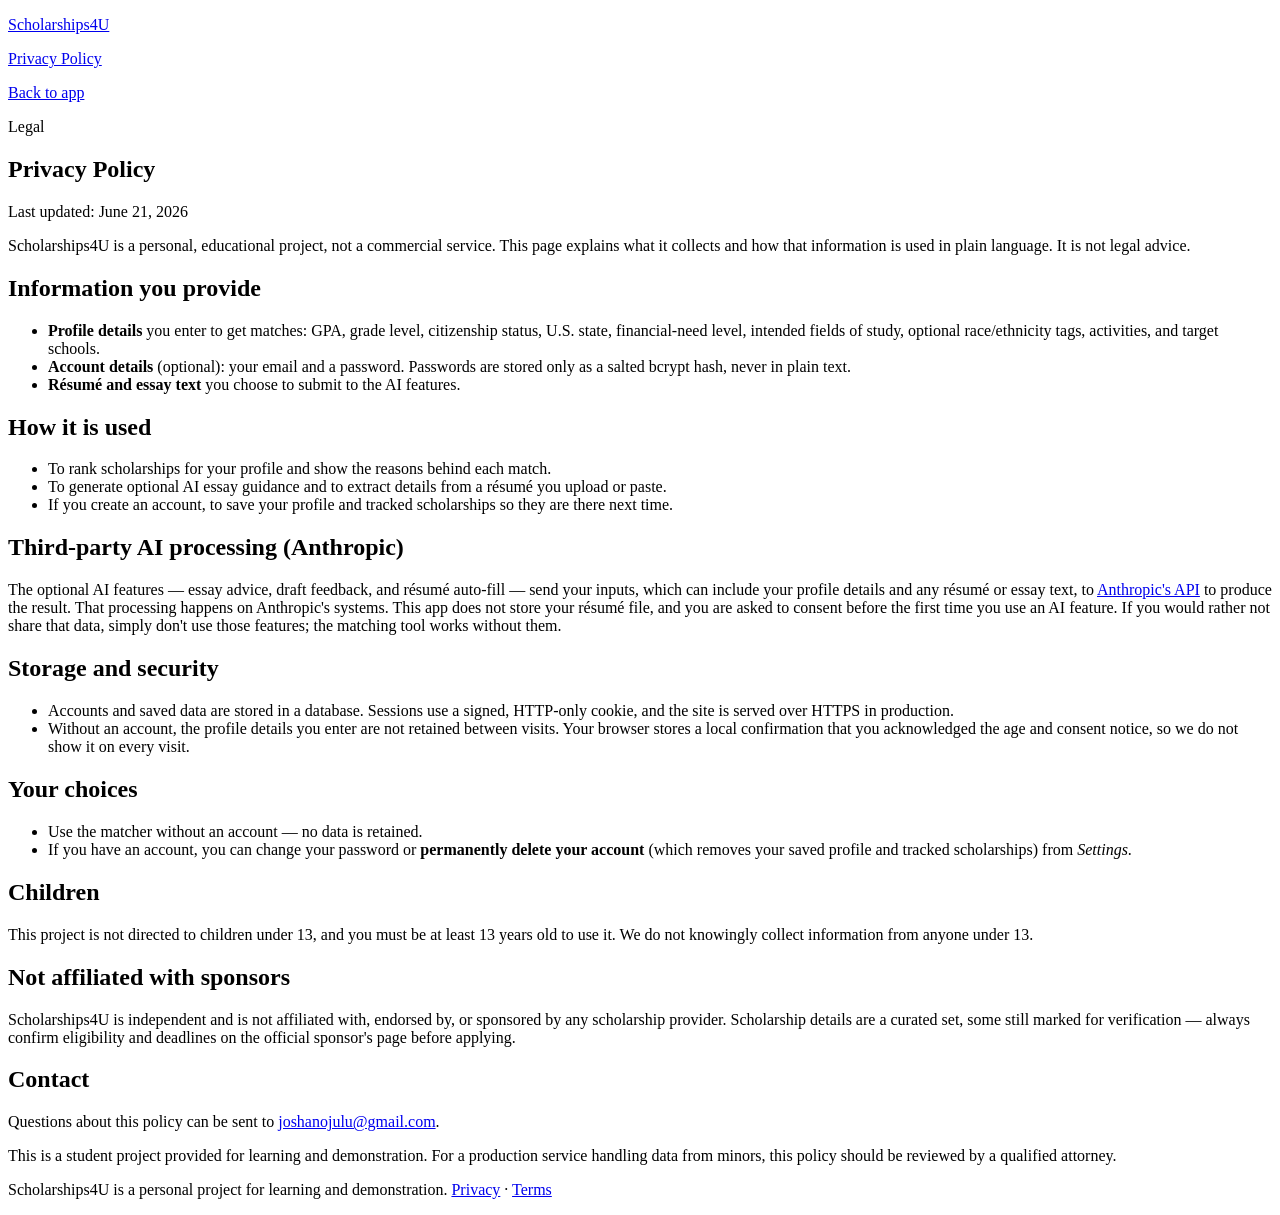
==== app/static/privacy.html @ decc16bf "Harden Alembic startup paths and align legal/consent UX Co-authored-by: Cursor <cursoragent@cursor.c" ====
<!DOCTYPE html>
<html lang="en">
<head>
  <meta charset="UTF-8">
  <meta name="viewport" content="width=device-width, initial-scale=1.0">
  <title>Privacy Policy | Scholarships4U</title>
  <meta name="description" content="What Scholarships4U collects, how it's used, and the third-party AI processing involved.">
  <link rel="preconnect" href="https://fonts.googleapis.com">
  <link rel="preconnect" href="https://fonts.gstatic.com" crossorigin>
  <link href="https://fonts.googleapis.com/css2?family=DM+Sans:opsz,wght@9..40,400;9..40,500;9..40,600;9..40,700&family=Newsreader:opsz,wght@6..72,500;6..72,600&display=swap" rel="stylesheet">
  <link rel="stylesheet" href="/static/css/style.css?v=20260621-10">
</head>
<body>
  <header class="site-header">
    <div class="header-inner">
      <a class="brand brand-link" href="/">
        <span class="brand-mark" aria-hidden="true"></span>
        <div>
          <p class="brand-name">Scholarships4U</p>
          <p class="brand-tag">Privacy Policy</p>
        </div>
      </a>
      <a class="btn-ghost" href="/">Back to app</a>
    </div>
  </header>

  <main class="main legal">
    <article class="panel legal-content">
      <p class="eyebrow">Legal</p>
      <h1>Privacy Policy</h1>
      <p class="legal-updated">Last updated: June 21, 2026</p>

      <p class="legal-note">
        Scholarships4U is a personal, educational project, not a commercial service. This page explains
        what it collects and how that information is used in plain language. It is not legal advice.
      </p>

      <h2>Information you provide</h2>
      <ul>
        <li><strong>Profile details</strong> you enter to get matches: GPA, grade level, citizenship status,
          U.S. state, financial-need level, intended fields of study, optional race/ethnicity tags, activities,
          and target schools.</li>
        <li><strong>Account details</strong> (optional): your email and a password. Passwords are stored only
          as a salted bcrypt hash, never in plain text.</li>
        <li><strong>Résumé and essay text</strong> you choose to submit to the AI features.</li>
      </ul>

      <h2>How it is used</h2>
      <ul>
        <li>To rank scholarships for your profile and show the reasons behind each match.</li>
        <li>To generate optional AI essay guidance and to extract details from a résumé you upload or paste.</li>
        <li>If you create an account, to save your profile and tracked scholarships so they are there next time.</li>
      </ul>

      <h2>Third-party AI processing (Anthropic)</h2>
      <p>
        The optional AI features — essay advice, draft feedback, and résumé auto-fill — send your inputs,
        which can include your profile details and any résumé or essay text, to
        <a href="https://www.anthropic.com/legal/privacy" target="_blank" rel="noopener noreferrer">Anthropic's API</a>
        to produce the result. That processing happens on Anthropic's systems. This app does not store your
        résumé file, and you are asked to consent before the first time you use an AI feature. If you would
        rather not share that data, simply don't use those features; the matching tool works without them.
      </p>

      <h2>Storage and security</h2>
      <ul>
        <li>Accounts and saved data are stored in a database. Sessions use a signed, HTTP-only cookie, and the
          site is served over HTTPS in production.</li>
        <li>Without an account, the profile details you enter are not retained between visits. Your browser stores
          a local confirmation that you acknowledged the age and consent notice, so we do not show it on every visit.</li>
      </ul>

      <h2>Your choices</h2>
      <ul>
        <li>Use the matcher without an account — no data is retained.</li>
        <li>If you have an account, you can change your password or <strong>permanently delete your account</strong>
          (which removes your saved profile and tracked scholarships) from <em>Settings</em>.</li>
      </ul>

      <h2>Children</h2>
      <p>
        This project is not directed to children under 13, and you must be at least 13 years old to use it.
        We do not knowingly collect information from anyone under 13.
      </p>

      <h2>Not affiliated with sponsors</h2>
      <p>
        Scholarships4U is independent and is not affiliated with, endorsed by, or sponsored by any scholarship
        provider. Scholarship details are a curated set, some still marked for verification — always confirm
        eligibility and deadlines on the official sponsor's page before applying.
      </p>

      <h2>Contact</h2>
      <p>Questions about this policy can be sent to <a href="mailto:joshanojulu@gmail.com">joshanojulu@gmail.com</a>.</p>

      <p class="legal-footnote">
        This is a student project provided for learning and demonstration. For a production service handling
        data from minors, this policy should be reviewed by a qualified attorney.
      </p>
    </article>
  </main>

  <footer class="site-footer">
    <p>Scholarships4U is a personal project for learning and demonstration. <a href="/privacy">Privacy</a> &middot; <a href="/terms">Terms</a></p>
  </footer>
</body>
</html>
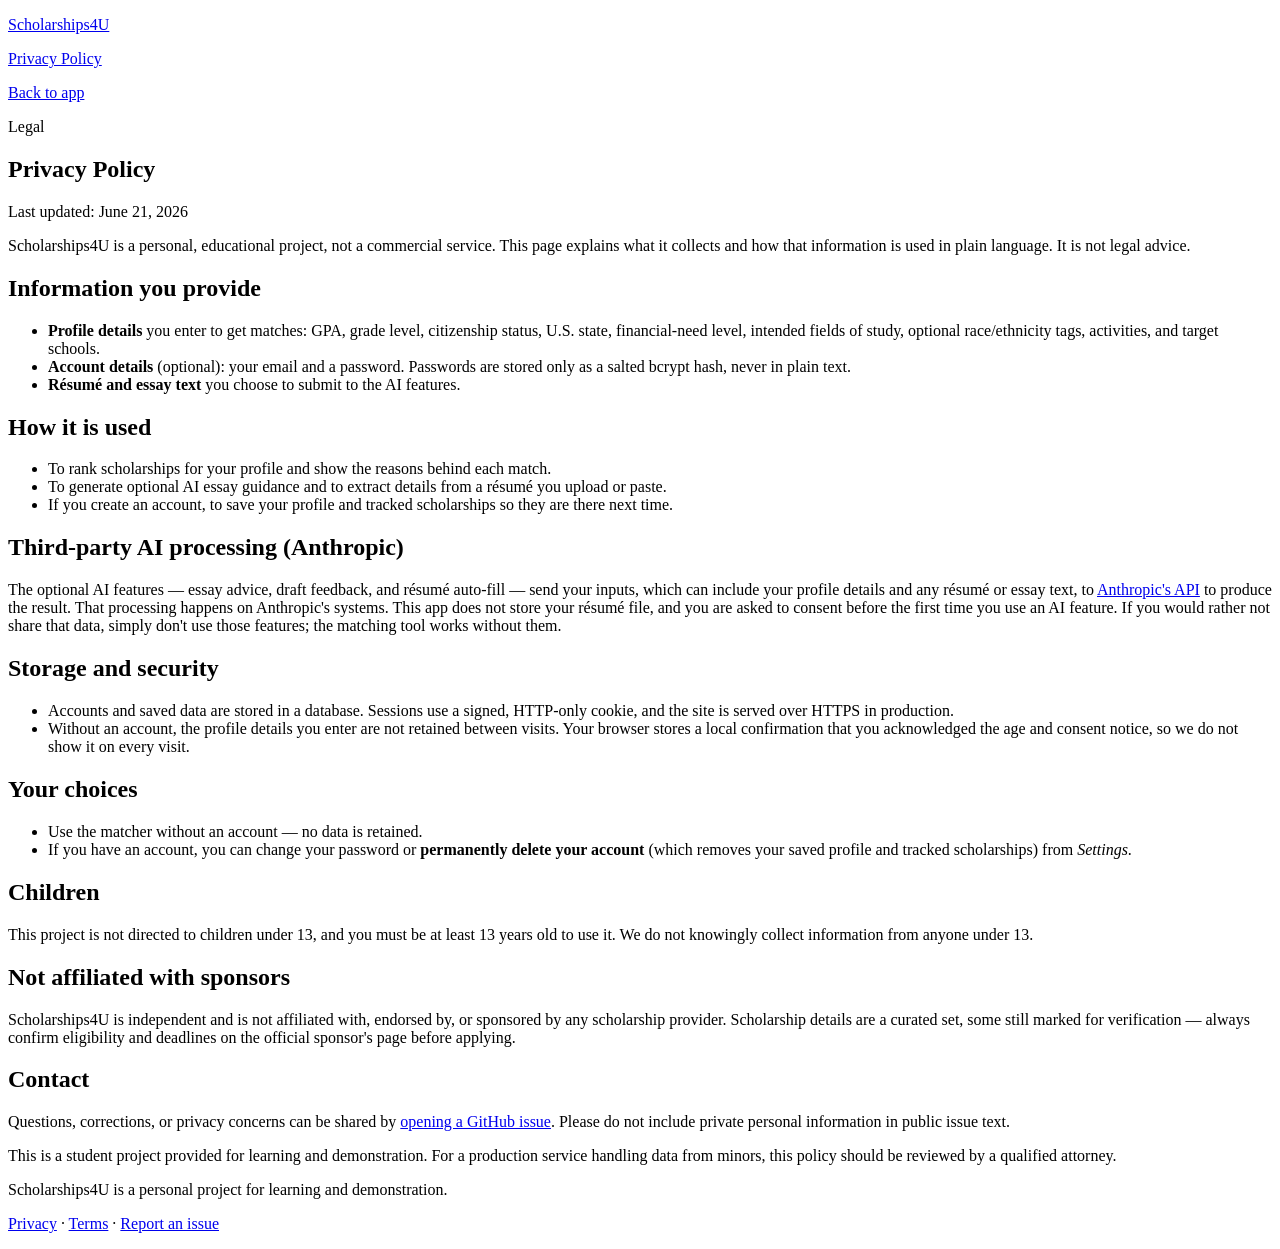
==== commit 28f6d4ac: "Expand application checklists to 24 programs and add GitHub feedback links. Co-authored-by: Cursor <" ====
--- a/app/static/privacy.html
+++ b/app/static/privacy.html
@@ -8,7 +8,7 @@
   <link rel="preconnect" href="https://fonts.googleapis.com">
   <link rel="preconnect" href="https://fonts.gstatic.com" crossorigin>
   <link href="https://fonts.googleapis.com/css2?family=DM+Sans:opsz,wght@9..40,400;9..40,500;9..40,600;9..40,700&family=Newsreader:opsz,wght@6..72,500;6..72,600&display=swap" rel="stylesheet">
-  <link rel="stylesheet" href="/static/css/style.css?v=20260621-10">
+  <link rel="stylesheet" href="/static/css/style.css?v=20260625-1">
 </head>
 <body>
   <header class="site-header">
@@ -91,7 +91,11 @@
       </p>
 
       <h2>Contact</h2>
-      <p>Questions about this policy can be sent to <a href="mailto:joshanojulu@gmail.com">joshanojulu@gmail.com</a>.</p>
+      <p>
+        Questions, corrections, or privacy concerns can be shared by
+        <a href="https://github.com/Joshua-Anojulu/scholarship-matcher/issues/new" target="_blank" rel="noopener noreferrer">opening a GitHub issue</a>.
+        Please do not include private personal information in public issue text.
+      </p>
 
       <p class="legal-footnote">
         This is a student project provided for learning and demonstration. For a production service handling
@@ -101,7 +105,14 @@
   </main>
 
   <footer class="site-footer">
-    <p>Scholarships4U is a personal project for learning and demonstration. <a href="/privacy">Privacy</a> &middot; <a href="/terms">Terms</a></p>
+    <p>Scholarships4U is a personal project for learning and demonstration.</p>
+    <p class="footer-links">
+      <a href="/privacy">Privacy</a>
+      <span aria-hidden="true">&middot;</span>
+      <a href="/terms">Terms</a>
+      <span aria-hidden="true">&middot;</span>
+      <a href="https://github.com/Joshua-Anojulu/scholarship-matcher/issues/new" target="_blank" rel="noopener noreferrer">Report an issue</a>
+    </p>
   </footer>
 </body>
 </html>
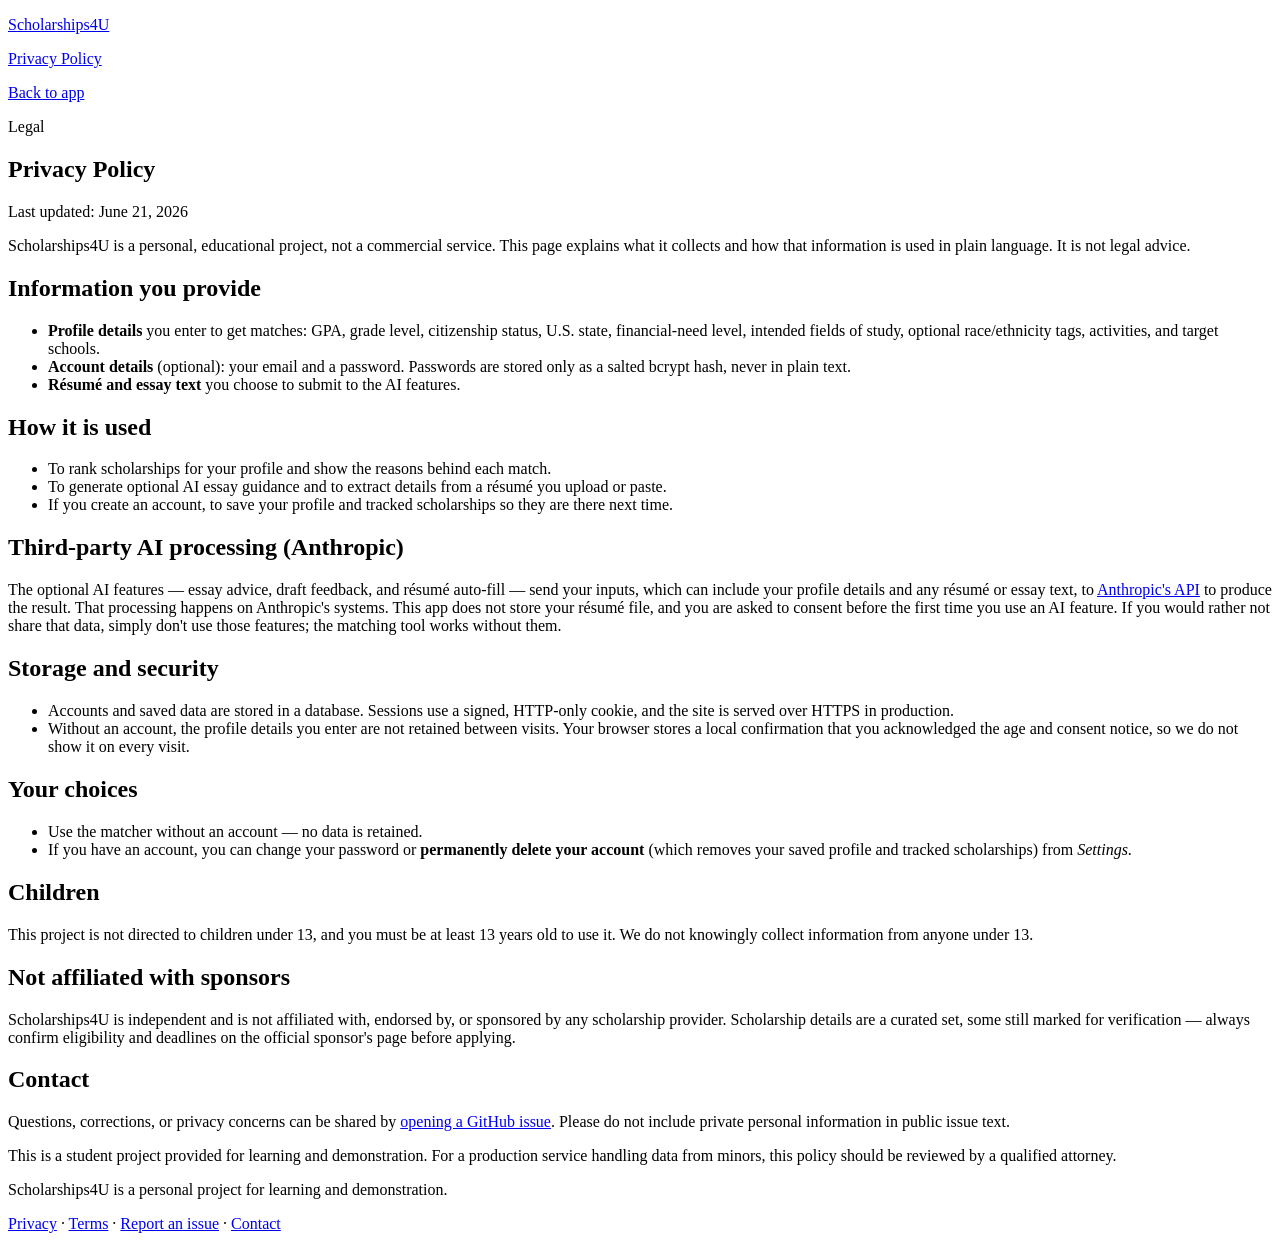
==== commit fd47432d: "Fix field matching and polish profile UI" ====
--- a/app/static/privacy.html
+++ b/app/static/privacy.html
@@ -8,7 +8,7 @@
   <link rel="preconnect" href="https://fonts.googleapis.com">
   <link rel="preconnect" href="https://fonts.gstatic.com" crossorigin>
   <link href="https://fonts.googleapis.com/css2?family=DM+Sans:opsz,wght@9..40,400;9..40,500;9..40,600;9..40,700&family=Newsreader:opsz,wght@6..72,500;6..72,600&display=swap" rel="stylesheet">
-  <link rel="stylesheet" href="/static/css/style.css?v=20260625-1">
+  <link rel="stylesheet" href="/static/css/style.css?v=20260625-4">
 </head>
 <body>
   <header class="site-header">
@@ -112,6 +112,8 @@
       <a href="/terms">Terms</a>
       <span aria-hidden="true">&middot;</span>
       <a href="https://github.com/Joshua-Anojulu/scholarship-matcher/issues/new" target="_blank" rel="noopener noreferrer">Report an issue</a>
+      <span aria-hidden="true">&middot;</span>
+      <a href="https://github.com/Joshua-Anojulu" target="_blank" rel="noopener noreferrer">Contact</a>
     </p>
   </footer>
 </body>
